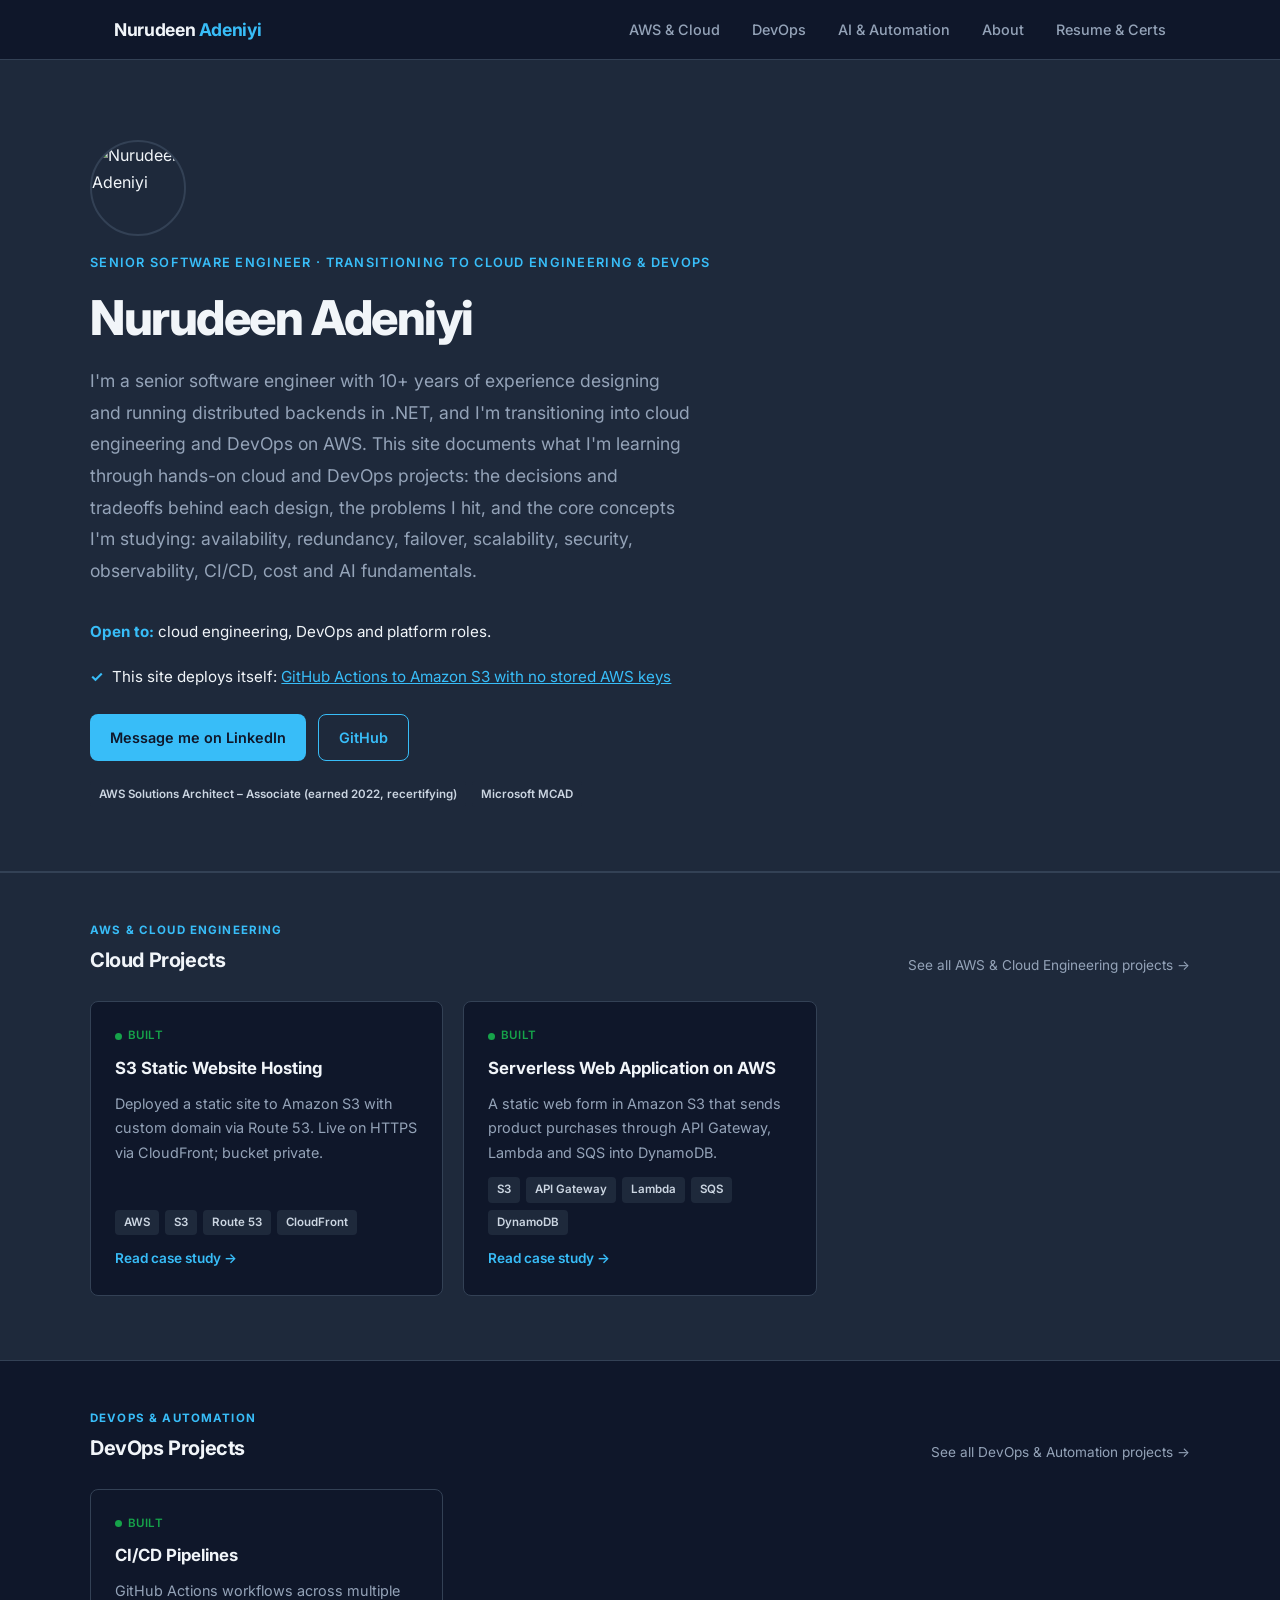
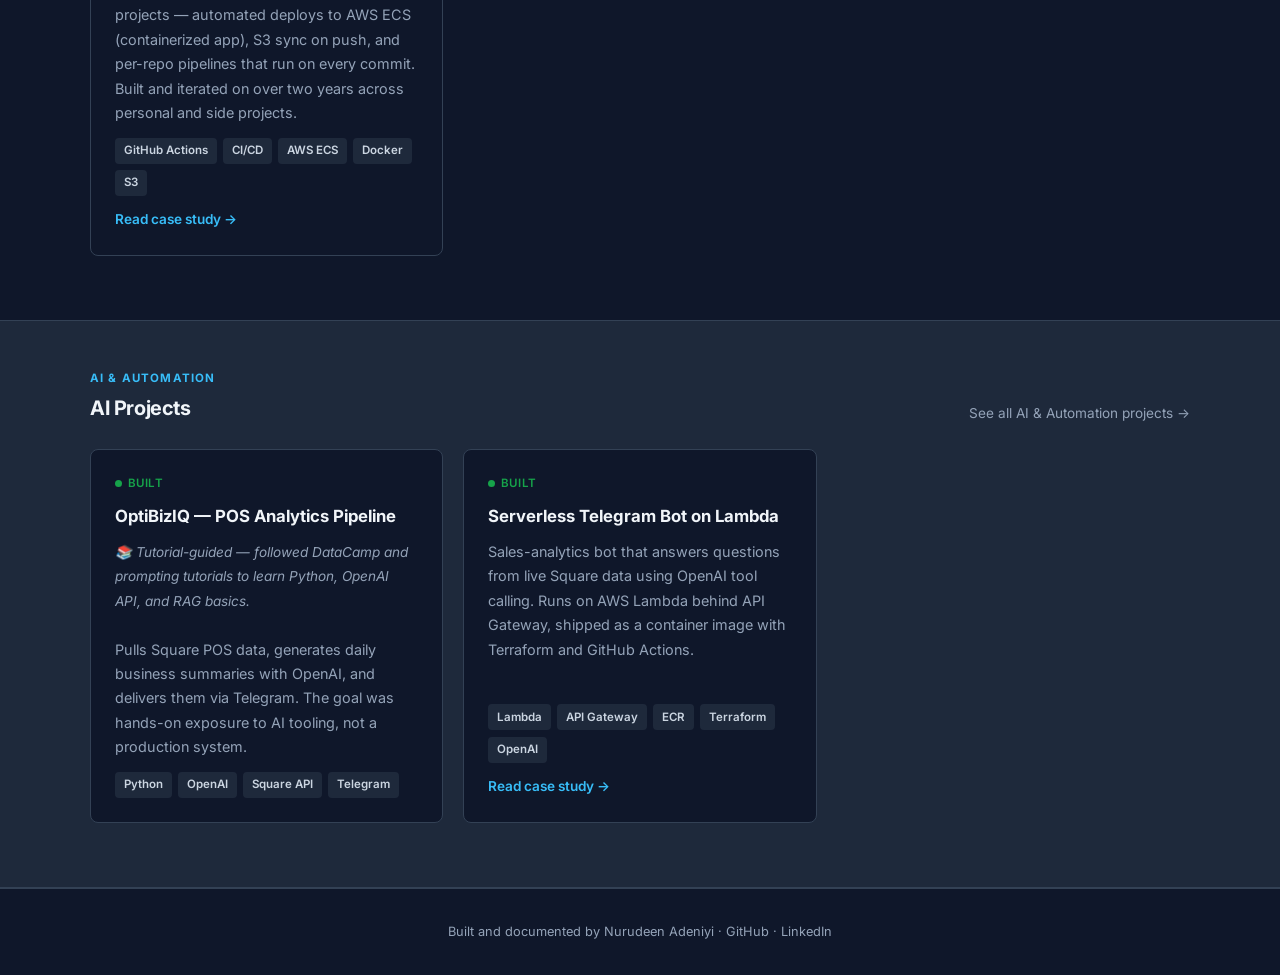
==== src/index.html @ 702be714 "feat(site): replace all-projects page with section pages Add a Home link to every page except the la" ====
<!DOCTYPE html>
<html lang="en">
<head>
  <meta charset="UTF-8" />
  <meta name="viewport" content="width=device-width, initial-scale=1.0" />
  <meta name="theme-color" content="#0f172a" />
  <link rel="icon" href="assets/favicon.svg" type="image/svg+xml" />
  <title>Nurudeen Adeniyi — Cloud Engineering Portfolio</title>
  <meta name="description" content="Cloud engineering portfolio documenting my transition from senior .NET software engineering into AWS and DevOps. Real projects, real decisions, real tradeoffs." />
  <meta property="og:type" content="website" />
  <meta property="og:site_name" content="Nurudeen Adeniyi" />
  <meta property="og:title" content="Nurudeen Adeniyi — Transitioning to Cloud Engineering &amp; DevOps" />
  <meta property="og:description" content="Senior software engineer with 10+ years in .NET, transitioning into cloud engineering and DevOps on AWS. Real projects, decisions and tradeoffs." />
  <meta name="twitter:card" content="summary" />
  <link rel="preconnect" href="https://fonts.googleapis.com" />
  <link rel="preconnect" href="https://fonts.gstatic.com" crossorigin />
  <link href="https://fonts.googleapis.com/css2?family=Inter:wght@400;500;600;700;800&display=swap" rel="stylesheet" />
  <link rel="stylesheet" href="assets/css/style.css" />
</head>
<body>

  <!-- ── Navigation ──────────────────────────────────────── -->
  <nav class="nav" aria-label="Main navigation">
    <div class="nav-inner">
      <a class="nav-logo" href="index.html">Nurudeen <span>Adeniyi</span></a>
      <button class="nav-toggle" id="nav-toggle" aria-expanded="false" aria-label="Toggle menu">
        <svg fill="none" viewBox="0 0 24 24" stroke="currentColor" stroke-width="2">
          <path stroke-linecap="round" stroke-linejoin="round" d="M4 6h16M4 12h16M4 18h16"/>
        </svg>
      </button>
      <ul class="nav-links" id="nav-links">
        <li><a href="aws-cloud.html">AWS &amp; Cloud</a></li>
        <li><a href="devops.html">DevOps</a></li>
        <li><a href="ai-automation.html">AI &amp; Automation</a></li>
        <li><a href="about.html">About</a></li>
        <li><a href="resume.html">Resume &amp; Certs</a></li>
      </ul>
    </div>
  </nav>

  <!-- ── Hero ────────────────────────────────────────────── -->
  <section class="hero">
    <div class="hero-inner">
      <img class="hero-avatar" src="assets/images/profile/nurudeen_avatar.png" alt="Nurudeen Adeniyi" width="96" height="96" />
      <p class="hero-label">Senior Software Engineer · Transitioning to Cloud Engineering &amp; DevOps</p>
      <h1>Nurudeen Adeniyi</h1>
      <p class="hero-bio">
        I'm a senior software engineer with 10+ years of experience designing and running
        distributed backends in .NET, and I'm transitioning into cloud engineering and DevOps
        on AWS. This site documents what I'm learning through hands-on cloud and DevOps projects:
        the decisions and tradeoffs behind each design, the problems I hit, and the core concepts
        I'm studying: availability, redundancy, failover, scalability, security, observability,
        CI/CD, cost and AI fundamentals.
      </p>
      <p class="hero-open"><strong>Open to:</strong> cloud engineering, DevOps and platform roles.</p>
      <ul class="hero-proof">
        <li>This site deploys itself: <a href="projects/s3-cicd-pipeline.html">GitHub Actions to Amazon S3 with no stored AWS keys</a></li>
      </ul>
      <div class="hero-actions">
        <a class="resume-cta" href="https://www.linkedin.com/in/nurudeen-adeniyi-06249b9" target="_blank" rel="noopener">Message me on LinkedIn</a>
        <a class="resume-cta resume-cta--ghost" href="https://github.com/nuru-adeniyi" target="_blank" rel="noopener">GitHub</a>
      </div>
      <div class="tag-row hero-creds">
        <span class="tag">AWS Solutions Architect – Associate (earned 2022, recertifying)</span>
        <span class="tag">Microsoft MCAD</span>
      </div>
    </div>
  </section>

  <!-- ── AWS & Cloud Engineering ─────────────────────── -->
  <section class="page page--alt">
    <div class="container">

      <div class="section-header">
        <div class="section-header-left">
          <span class="section-category-label">AWS &amp; Cloud Engineering</span>
          <h2>Cloud Projects</h2>
        </div>
        <a href="aws-cloud.html">See all AWS &amp; Cloud Engineering projects →</a>
      </div>

      <div class="card-grid">

        <!-- S3 Static Website -->
        <div class="card">
          <span class="card-status card-status--built">Built</span>
          <h3>S3 Static Website Hosting</h3>
          <p>
            Deployed a static site to Amazon S3 with custom domain via Route 53.
            Live on HTTPS via CloudFront; bucket private.
          </p>
          <div class="tag-row">
            <span class="tag">AWS</span>
            <span class="tag">S3</span>
            <span class="tag">Route 53</span>
            <span class="tag">CloudFront</span>
          </div>
          <a class="card-link" href="projects/s3-static-website.html">Read case study →</a>
        </div>

        <!-- Serverless Web Application -->
        <div class="card">
          <span class="card-status card-status--built">Built</span>
          <h3>Serverless Web Application on AWS</h3>
          <p>
            A static web form in Amazon S3 that sends product purchases through
            API Gateway, Lambda and SQS into DynamoDB.
          </p>
          <div class="tag-row">
            <span class="tag">S3</span>
            <span class="tag">API Gateway</span>
            <span class="tag">Lambda</span>
            <span class="tag">SQS</span>
            <span class="tag">DynamoDB</span>
          </div>
          <a class="card-link" href="projects/serverless-web-application.html">Read case study →</a>
        </div>

      </div><!-- /card-grid -->

    </div>
  </section>

  <!-- ── DevOps & Automation ────────────────── -->
  <section class="page">
    <div class="container">

      <div class="section-header">
        <div class="section-header-left">
          <span class="section-category-label">DevOps &amp; Automation</span>
          <h2>DevOps Projects</h2>
        </div>
        <a href="devops.html">See all DevOps &amp; Automation projects →</a>
      </div>

      <div class="card-grid">

        <div class="card">
          <span class="card-status card-status--built">Built</span>
          <h3>CI/CD Pipelines</h3>
          <p>
            GitHub Actions workflows across multiple projects — automated
            deploys to AWS ECS (containerized app), S3 sync on push,
            and per-repo pipelines that run on every commit. Built and iterated
            on over two years across personal and side projects.
          </p>
          <div class="tag-row">
            <span class="tag">GitHub Actions</span>
            <span class="tag">CI/CD</span>
            <span class="tag">AWS ECS</span>
            <span class="tag">Docker</span>
            <span class="tag">S3</span>
          </div>
          <a class="card-link" href="projects/s3-cicd-pipeline.html">Read case study →</a>
        </div>

      </div><!-- /card-grid -->

    </div>
  </section>

  <!-- ── AI & Automation ─────────────────────────────────── -->
  <section class="page page--alt">
    <div class="container">

      <div class="section-header">
        <div class="section-header-left">
          <span class="section-category-label">AI &amp; Automation</span>
          <h2>AI Projects</h2>
        </div>
        <a href="ai-automation.html">See all AI &amp; Automation projects →</a>
      </div>

      <div class="card-grid">

        <div class="card">
          <span class="card-status card-status--built">Built</span>
          <h3>OptiBizIQ — POS Analytics Pipeline</h3>
          <p>
            <span style="font-style:italic;color:var(--text-muted);font-size:0.85rem;">&#128218; Tutorial-guided — followed DataCamp and prompting tutorials to learn Python, OpenAI API, and RAG basics.</span><br><br>
            Pulls Square POS data, generates daily business summaries with OpenAI,
            and delivers them via Telegram. The goal was hands-on exposure to AI
            tooling, not a production system.
          </p>
          <div class="tag-row">
            <span class="tag">Python</span>
            <span class="tag">OpenAI</span>
            <span class="tag">Square API</span>
            <span class="tag">Telegram</span>
          </div>
        </div>

        <div class="card">
          <span class="card-status card-status--built">Built</span>
          <h3>Serverless Telegram Bot on Lambda</h3>
          <p>
            Sales-analytics bot that answers questions from live Square data
            using OpenAI tool calling. Runs on AWS Lambda behind API Gateway,
            shipped as a container image with Terraform and GitHub Actions.
          </p>
          <div class="tag-row">
            <span class="tag">Lambda</span>
            <span class="tag">API Gateway</span>
            <span class="tag">ECR</span>
            <span class="tag">Terraform</span>
            <span class="tag">OpenAI</span>
          </div>
          <a class="card-link" href="projects/serverless-telegram-bot.html">Read case study →</a>
        </div>

      </div><!-- /card-grid -->

    </div>
  </section>

  <!-- ── Footer ────────────────────────────────────────────── -->
  <footer>
    <p>
      Built and documented by Nurudeen Adeniyi ·
      <a href="https://github.com/nuru-adeniyi" target="_blank" rel="noopener">GitHub</a> ·
      <a href="https://www.linkedin.com/in/nurudeen-adeniyi-06249b9" target="_blank" rel="noopener">LinkedIn</a>
    </p>
  </footer>

  <script src="assets/js/main.js"></script>
</body>
</html>
---- src/assets/css/style.css ----
/* =========================================================
   appcomplish.click — Portfolio stylesheet
   ========================================================= */

/* ── Tokens ──────────────────────────────────────────────── */
/* Always dark: the site ignores the device's light/dark setting on purpose. */
:root {
  color-scheme: dark;

  --bg:          #0f172a;
  --bg-subtle:   #1e293b;
  --border:      #334155;
  --text:        #f1f5f9;
  --text-muted:  #94a3b8;
  --accent:      #38bdf8;      /* AWS-adjacent blue */
  --accent-light:#0c4a6e;
  --tag-bg:      #1e293b;
  --tag-text:    #cbd5e1;
  --green:       #16a34a;
  --orange:      #ea580c;
  --danger:      #f87171;
  --danger-bg:   rgba(248, 113, 113, 0.10);
  --danger-text: #fca5a5;
  --success:      #4ade80;
  --success-bg:   rgba(74, 222, 128, 0.10);
  --success-text: #86efac;

  --sans: 'Inter', system-ui, -apple-system, sans-serif;
  --mono: 'JetBrains Mono', 'Fira Code', monospace;

  --radius: 8px;
  --max-content: 720px;
  --max-wide:    1100px;

  --nav-h: 60px;
}

/* ── Reset ───────────────────────────────────────────────── */
*, *::before, *::after { box-sizing: border-box; margin: 0; padding: 0; }
html { scroll-behavior: smooth; }
#start { scroll-margin-top: 5rem; }
body {
  font-family: var(--sans);
  background: var(--bg);
  color: var(--text);
  line-height: 1.7;
  font-size: 1rem;
}
img { max-width: 100%; display: block; }
a { color: var(--accent); text-decoration: none; }
a:hover { text-decoration: underline; }

/* ── Navigation ──────────────────────────────────────────── */
.nav {
  position: sticky;
  top: 0;
  z-index: 100;
  height: var(--nav-h);
  background: var(--bg);
  border-bottom: 1px solid var(--border);
  display: flex;
  align-items: center;
}
.nav-inner {
  max-width: var(--max-wide);
  width: 100%;
  margin: 0 auto;
  padding: 0 1.5rem;
  display: flex;
  align-items: center;
  justify-content: space-between;
}
.nav-logo {
  font-weight: 700;
  font-size: 1.1rem;
  color: var(--text);
  letter-spacing: -0.02em;
}
.nav-logo span { color: var(--accent); }
.nav-links {
  display: flex;
  gap: 2rem;
  list-style: none;
}
.nav-links a {
  color: var(--text-muted);
  font-size: 0.9rem;
  font-weight: 500;
  transition: color 0.15s;
}
.nav-links a:hover,
.nav-links a.active { color: var(--accent); text-decoration: none; }

/* hamburger */
.nav-toggle {
  display: none;
  background: none;
  border: none;
  cursor: pointer;
  padding: 0.25rem;
  color: var(--text);
}
.nav-toggle svg { width: 24px; height: 24px; }

@media (max-width: 640px) {
  .nav-toggle { display: block; }
  .nav-links {
    display: none;
    position: absolute;
    top: var(--nav-h);
    left: 0; right: 0;
    background: var(--bg);
    border-bottom: 1px solid var(--border);
    flex-direction: column;
    gap: 0;
    padding: 0.5rem 0;
  }
  .nav-links.open { display: flex; }
  .nav-links a { display: block; padding: 0.75rem 1.5rem; }
}

/* ── Page wrapper ────────────────────────────────────────── */
.page { padding: 3rem 1.5rem 4rem; }
.page--alt {
  background: var(--bg-subtle);
  border-top: 1px solid var(--border);
  border-bottom: 1px solid var(--border);
}
.container {
  max-width: var(--max-wide);
  margin: 0 auto;
}
.container--narrow {
  max-width: var(--max-content);
  margin: 0 auto;
}

/* ── Hero (home) ─────────────────────────────────────────── */
.hero {
  padding: 5rem 1.5rem 4rem;
  background: var(--bg-subtle);
  border-bottom: 1px solid var(--border);
}
.hero-inner {
  max-width: var(--max-wide);
  margin: 0 auto;
}
.hero-label {
  font-size: 0.8rem;
  font-weight: 600;
  letter-spacing: 0.1em;
  text-transform: uppercase;
  color: var(--accent);
  margin-bottom: 1rem;
}
.hero h1 {
  font-size: clamp(2rem, 5vw, 3rem);
  font-weight: 800;
  letter-spacing: -0.03em;
  line-height: 1.15;
  margin-bottom: 1.25rem;
}
.hero-bio {
  font-size: 1.1rem;
  color: var(--text-muted);
  max-width: 600px;
  margin-bottom: 2rem;
  line-height: 1.8;
}
/* ── Section headings ────────────────────────────────────── */
.section-header {
  display: flex;
  align-items: flex-end;
  justify-content: space-between;
  flex-wrap: wrap;
  margin-bottom: 1.5rem;
  gap: 1rem;
}
.section-header-left {
  display: flex;
  flex-direction: column;
  gap: 0.15rem;
}
.section-category-label {
  font-size: 0.72rem;
  font-weight: 700;
  letter-spacing: 0.1em;
  text-transform: uppercase;
  color: var(--accent);
}
.section-header h2 {
  font-size: 1.25rem;
  font-weight: 700;
  letter-spacing: -0.02em;
}
.section-header > a {
  font-size: 0.85rem;
  color: var(--text-muted);
  white-space: nowrap;
  flex-shrink: 0;
}
.section-header > a:hover { color: var(--accent); }

/* ── Project cards ───────────────────────────────────────── */
.card-grid {
  display: grid;
  grid-template-columns: repeat(3, 1fr);
  gap: 1.25rem;
}
@media (max-width: 900px) {
  .card-grid { grid-template-columns: repeat(2, 1fr); }
}
@media (max-width: 600px) {
  .card-grid { grid-template-columns: 1fr; }
}
.card-grid--list { grid-template-columns: 1fr; }
.card {
  border: 1px solid var(--border);
  border-radius: var(--radius);
  background: var(--bg);
  padding: 1.5rem;
  display: flex;
  flex-direction: column;
  gap: 0.75rem;
  transition: box-shadow 0.15s, border-color 0.15s;
}
.card:hover {
  box-shadow: 0 4px 16px rgba(0,0,0,0.08);
  border-color: var(--accent);
}
.card-status {
  display: inline-flex;
  align-items: center;
  gap: 0.35rem;
  font-size: 0.72rem;
  font-weight: 600;
  letter-spacing: 0.05em;
  text-transform: uppercase;
}
.card-status--done   { color: var(--green); }
.card-status--wip    { color: var(--orange); }
.card-status--planned{ color: var(--text-muted); }
.card-status--built  { color: var(--green); }
.card-status::before {
  content: '';
  width: 7px; height: 7px;
  border-radius: 50%;
  background: currentColor;
}
.card h3 {
  font-size: 1.05rem;
  font-weight: 700;
  line-height: 1.3;
}
.card p {
  font-size: 0.9rem;
  color: var(--text-muted);
  flex: 1;
}
.tag-row {
  display: flex;
  flex-wrap: wrap;
  gap: 0.4rem;
}
.tag {
  background: var(--tag-bg);
  color: var(--tag-text);
  font-size: 0.72rem;
  font-weight: 600;
  padding: 0.2rem 0.55rem;
  border-radius: 4px;
}
.card-link {
  font-size: 0.85rem;
  font-weight: 600;
  color: var(--accent);
}
.card-link:hover { text-decoration: underline; }

/* ── Article (project detail) ────────────────────────────── */
.article-header {
  padding: 4rem 1.5rem 2.5rem;
  background: var(--bg-subtle);
  border-bottom: 1px solid var(--border);
}
.article-header .container--narrow { display: flex; flex-direction: column; gap: 0.75rem; }
.back-link {
  font-size: 0.85rem;
  color: var(--text-muted);
  display: inline-flex;
  align-items: center;
  gap: 0.35rem;
}
.back-link:hover { color: var(--accent); text-decoration: none; }
.page .back-link { margin-bottom: 1.5rem; }
.article-header h1 {
  font-size: clamp(1.6rem, 4vw, 2.4rem);
  font-weight: 800;
  letter-spacing: -0.03em;
  line-height: 1.2;
}
.article-meta {
  display: flex;
  flex-wrap: wrap;
  gap: 1rem;
  align-items: center;
  font-size: 0.85rem;
  color: var(--text-muted);
}
.article-body {
  padding: 3rem 1.5rem;
}
.article-body h2 {
  font-size: 1.3rem;
  font-weight: 700;
  letter-spacing: -0.02em;
  margin: 2.5rem 0 0.75rem;
  padding-top: 2.5rem;
  border-top: 1px solid var(--border);
}
.article-body h2:first-child { margin-top: 0; border-top: none; padding-top: 0; }
.article-body p { margin-bottom: 1rem; color: var(--text); }
.article-body ul, .article-body ol {
  padding-left: 1.5rem;
  margin-bottom: 1rem;
}
.article-body li { margin-bottom: 0.4rem; }
.article-body code {
  font-family: var(--mono);
  font-size: 0.85em;
  background: var(--tag-bg);
  padding: 0.1em 0.4em;
  border-radius: 4px;
}
.article-body blockquote {
  border-left: 3px solid var(--accent);
  padding: 0.75rem 1.25rem;
  background: var(--accent-light);
  border-radius: 0 var(--radius) var(--radius) 0;
  margin: 1.5rem 0;
  font-style: italic;
  color: var(--text-muted);
}

/* ── Architecture diagram ────────────────────────────────── */
.diagram-box {
  border: 2px dashed var(--border);
  border-radius: var(--radius);
  background: var(--bg-subtle);
  padding: 2rem;
  text-align: center;
  margin: 1.5rem 0;
}
.diagram-box { position: relative; }
.diagram-box img {
  height: auto;
  cursor: zoom-in;
  border-radius: var(--radius);
  margin: 0 auto;
}
.diagram-placeholder {
  color: var(--text-muted);
  font-size: 0.9rem;
  padding: 3rem 1rem;
}
.diagram-placeholder span {
  display: block;
  font-size: 2.5rem;
  margin-bottom: 0.5rem;
}
/* Reserved space for an architecture image that is not drawn yet */
.diagram-slot {
  display: flex;
  align-items: center;
  justify-content: center;
  min-height: 220px;
  padding: 1rem;
  border: 2px dashed var(--border);
  border-radius: var(--radius);
  color: var(--text-muted);
  font-size: 0.9rem;
  text-align: center;
}
.diagram-caption {
  font-size: 0.8rem;
  color: var(--text-muted);
  margin-top: 0.5rem;
  font-style: italic;
}

/* ── Callout boxes ───────────────────────────────────────── */
.callout {
  border-left: 3px solid var(--accent);
  background: var(--accent-light);
  border-radius: 0 var(--radius) var(--radius) 0;
  padding: 1rem 1.25rem;
  margin: 1.5rem 0;
}
.callout-label {
  font-size: 0.72rem;
  font-weight: 700;
  text-transform: uppercase;
  letter-spacing: 0.08em;
  color: var(--accent);
  margin-bottom: 0.35rem;
}
/* Problem / error callout: red tone for struggles */
.callout--problem { border-left-color: var(--danger); background: var(--danger-bg); }
.callout--problem .callout-label { color: var(--danger-text); }
/* Fix callout: green tone for the solution */
.callout--fix { border-left-color: var(--success); background: var(--success-bg); }
.callout--fix .callout-label { color: var(--success-text); }
.callout--fix ol { margin-bottom: 0; }

/* ── Cost comparison table ───────────────────────────────── */
.table-wrap {
  overflow-x: auto;
  margin: 1.25rem 0;
}
.cost-table {
  width: 100%;
  border-collapse: collapse;
  font-size: 0.9rem;
}
.cost-table th,
.cost-table td {
  text-align: left;
  vertical-align: top;
  padding: 0.65rem 0.8rem;
  border-bottom: 1px solid var(--border);
}
.cost-table th {
  font-size: 0.72rem;
  font-weight: 700;
  text-transform: uppercase;
  letter-spacing: 0.06em;
  color: var(--text-muted);
  background: var(--bg-subtle);
}
.cost-table td:first-child { font-weight: 600; }


.cost-section {
  border: 1px solid var(--border);
  border-left: 4px solid var(--accent);
  background: var(--bg-subtle);
  border-radius: 0 var(--radius) var(--radius) 0;
  padding: 1.5rem 1.5rem 1rem;
  margin: 2.5rem 0;
}
.cost-section h2 { margin-top: 0; }
.cost-section .cost-table th { background: var(--bg); }
.cost-headline {
  display: flex;
  align-items: baseline;
  flex-wrap: wrap;
  gap: 0.75rem;
  margin: 0.25rem 0 1rem;
}
.cost-figure {
  font-size: 2.25rem;
  font-weight: 800;
  line-height: 1;
  color: var(--accent);
}
.cost-caption { font-size: 0.9rem; color: var(--text-muted); }
.cost-table tr.is-best td { background: var(--accent-light); }

/* ── At a glance + status pills ──────────────────────────── */
.glance {
  display: grid;
  grid-template-columns: repeat(auto-fit, minmax(160px, 1fr));
  gap: 0.75rem;
  margin: 1.5rem 0;
}
.glance > div {
  background: var(--bg-subtle);
  border: 1px solid var(--border);
  border-radius: var(--radius);
  padding: 0.7rem 0.9rem;
  font-size: 0.9rem;
}
.glance dt {
  font-size: 0.68rem;
  font-weight: 700;
  text-transform: uppercase;
  letter-spacing: 0.08em;
  color: var(--text-muted);
  margin-bottom: 0.2rem;
}
.glance dd { margin: 0; font-weight: 600; }
.pill {
  display: inline-block;
  padding: 0.1rem 0.55rem;
  border-radius: 999px;
  font-size: 0.75rem;
  font-weight: 600;
  white-space: nowrap;
  background: var(--tag-bg);
  color: var(--tag-text);
}
.pill--decided { background: #15803d; color: #fff; }
.pill--planned { background: var(--accent-light); color: #7dd3fc; }
.pill--na { background: var(--tag-bg); color: var(--text-muted); }

/* ── About page ──────────────────────────────────────────── */
.about-grid {
  display: grid;
  grid-template-columns: 1fr 2fr;
  gap: 3rem;
  align-items: start;
}
@media (max-width: 640px) {
  .about-grid { grid-template-columns: 1fr; }
}
.about-avatar {
  width: 100%;
  max-width: 200px;
  border-radius: var(--radius);
  background: var(--tag-bg);
  aspect-ratio: 1;
  display: flex;
  align-items: center;
  justify-content: center;
  font-size: 0.8rem;
  color: var(--text-muted);
  border: 2px dashed var(--border);
}
.about-avatar--photo {
  border: none;
  background: none;
  overflow: hidden;
}
.about-avatar img {
  display: block;
  width: 100%;
  height: 100%;
  object-fit: cover;
  object-position: center top;
}
.about-body h2 {
  font-size: 1.2rem;
  font-weight: 700;
  margin: 2rem 0 0.5rem;
}
.about-body h2:first-child { margin-top: 0; }
.about-body p { margin-bottom: 1rem; color: var(--text-muted); }
.skill-list {
  display: flex;
  flex-wrap: wrap;
  gap: 0.5rem;
  margin-bottom: 1rem;
}

/* ── Resume / Certs page ─────────────────────────────────── */
.cert-grid {
  display: grid;
  grid-template-columns: repeat(auto-fill, minmax(220px, 1fr));
  gap: 1rem;
  margin-bottom: 2rem;
}
.cert-card {
  border: 1px solid var(--border);
  border-radius: var(--radius);
  padding: 1.25rem;
  text-align: center;
  background: var(--bg-subtle);
}
.cert-card img { height: 80px; margin: 0 auto 0.75rem; }
.cert-card .cert-placeholder {
  height: 80px;
  width: 80px;
  margin: 0 auto 0.75rem;
  background: var(--tag-bg);
  border: 2px dashed var(--border);
  border-radius: 6px;
  display: flex;
  align-items: center;
  justify-content: center;
  font-size: 0.65rem;
  color: var(--text-muted);
}
.cert-card h3 { font-size: 0.9rem; font-weight: 600; margin-bottom: 0.25rem; }
.cert-card p  { font-size: 0.8rem; color: var(--text-muted); }
.cert-card h3 a { color: inherit; text-decoration: underline; text-decoration-color: var(--border); }
.cert-card h3 a:hover, .cert-card h3 a:focus-visible { color: var(--accent); text-decoration-color: var(--accent); }
.resume-cta {
  display: inline-flex;
  align-items: center;
  gap: 0.5rem;
  background: var(--accent);
  color: var(--bg);
  font-weight: 600;
  font-size: 0.9rem;
  padding: 0.65rem 1.25rem;
  border-radius: var(--radius);
  transition: opacity 0.15s;
}
.resume-cta:hover { opacity: 0.85; text-decoration: none; }

/* ── Footer ──────────────────────────────────────────────── */
footer {
  border-top: 1px solid var(--border);
  padding: 2rem 1.5rem;
  text-align: center;
  font-size: 0.8rem;
  color: var(--text-muted);
}
footer a { color: var(--text-muted); }
footer a:hover { color: var(--accent); }

/* ── Utility ─────────────────────────────────────────────── */
.mt-4 { margin-top: 2rem; }
.mt-6 { margin-top: 3rem; }
.divider { border: none; border-top: 1px solid var(--border); margin: 3rem 0; }
.text-muted { color: var(--text-muted); }

/* ── Landing hero: photo, proof points, actions ─────────── */
.hero-avatar {
  display: block;
  width: 96px;
  height: 96px;
  border-radius: 50%;
  object-fit: cover;
  object-position: center top;
  border: 2px solid var(--border);
  margin-bottom: 1rem;
}
.hero-open {
  margin-top: 1rem;
  max-width: 640px;
  font-size: 0.95rem;
  color: var(--text);
}
.hero-open strong { color: var(--accent); }
.hero-proof {
  list-style: none;
  margin: 1.25rem 0 0;
  padding: 0;
  display: grid;
  gap: 0.5rem;
  max-width: 640px;
}
.hero-proof li {
  position: relative;
  padding-left: 1.4rem;
  font-size: 0.95rem;
  color: var(--text);
}
.hero-proof li::before {
  content: "✓";
  position: absolute;
  left: 0;
  color: var(--accent);
  font-weight: 700;
}
.hero-proof a { color: var(--accent); text-decoration: underline; }
.hero-actions {
  display: flex;
  flex-wrap: wrap;
  gap: 0.75rem;
  margin-top: 1.5rem;
}
.resume-cta--ghost {
  background: transparent;
  color: var(--accent);
  border: 1px solid var(--accent);
}
.hero-creds { margin-top: 1.25rem; }
.hero-creds .tag { white-space: normal; }

/* Collapsible list of AWS services on case studies */
.services { margin: 1rem 0; }
.services summary { cursor: pointer; font-weight: 600; color: var(--accent); }
.services[open] summary { margin-bottom: .75rem; }

/* Full-screen view of a diagram (opened from the expand button or a double-click) */
.zoom-btn {
  position: absolute; top: .75rem; right: .75rem;
  display: flex; align-items: center; justify-content: center;
  width: 2.25rem; height: 2.25rem;
  background: var(--bg); color: var(--text);
  border: 1px solid var(--border); border-radius: var(--radius);
  cursor: pointer;
}
.zoom-btn:hover, .zoom-btn:focus-visible { color: var(--accent); border-color: var(--accent); }
.lightbox {
  width: 100vw; height: 100vh; max-width: none; max-height: none;
  margin: 0; padding: 0; border: 0;
  background: var(--bg); cursor: zoom-out;
}
.lightbox img { width: 100%; height: 100%; object-fit: contain; border-radius: 0; margin: 0; cursor: zoom-out; }
.lightbox-hint {
  position: fixed; bottom: .75rem; left: 50%; transform: translateX(-50%);
  font-size: .8rem; color: var(--text-muted);
}
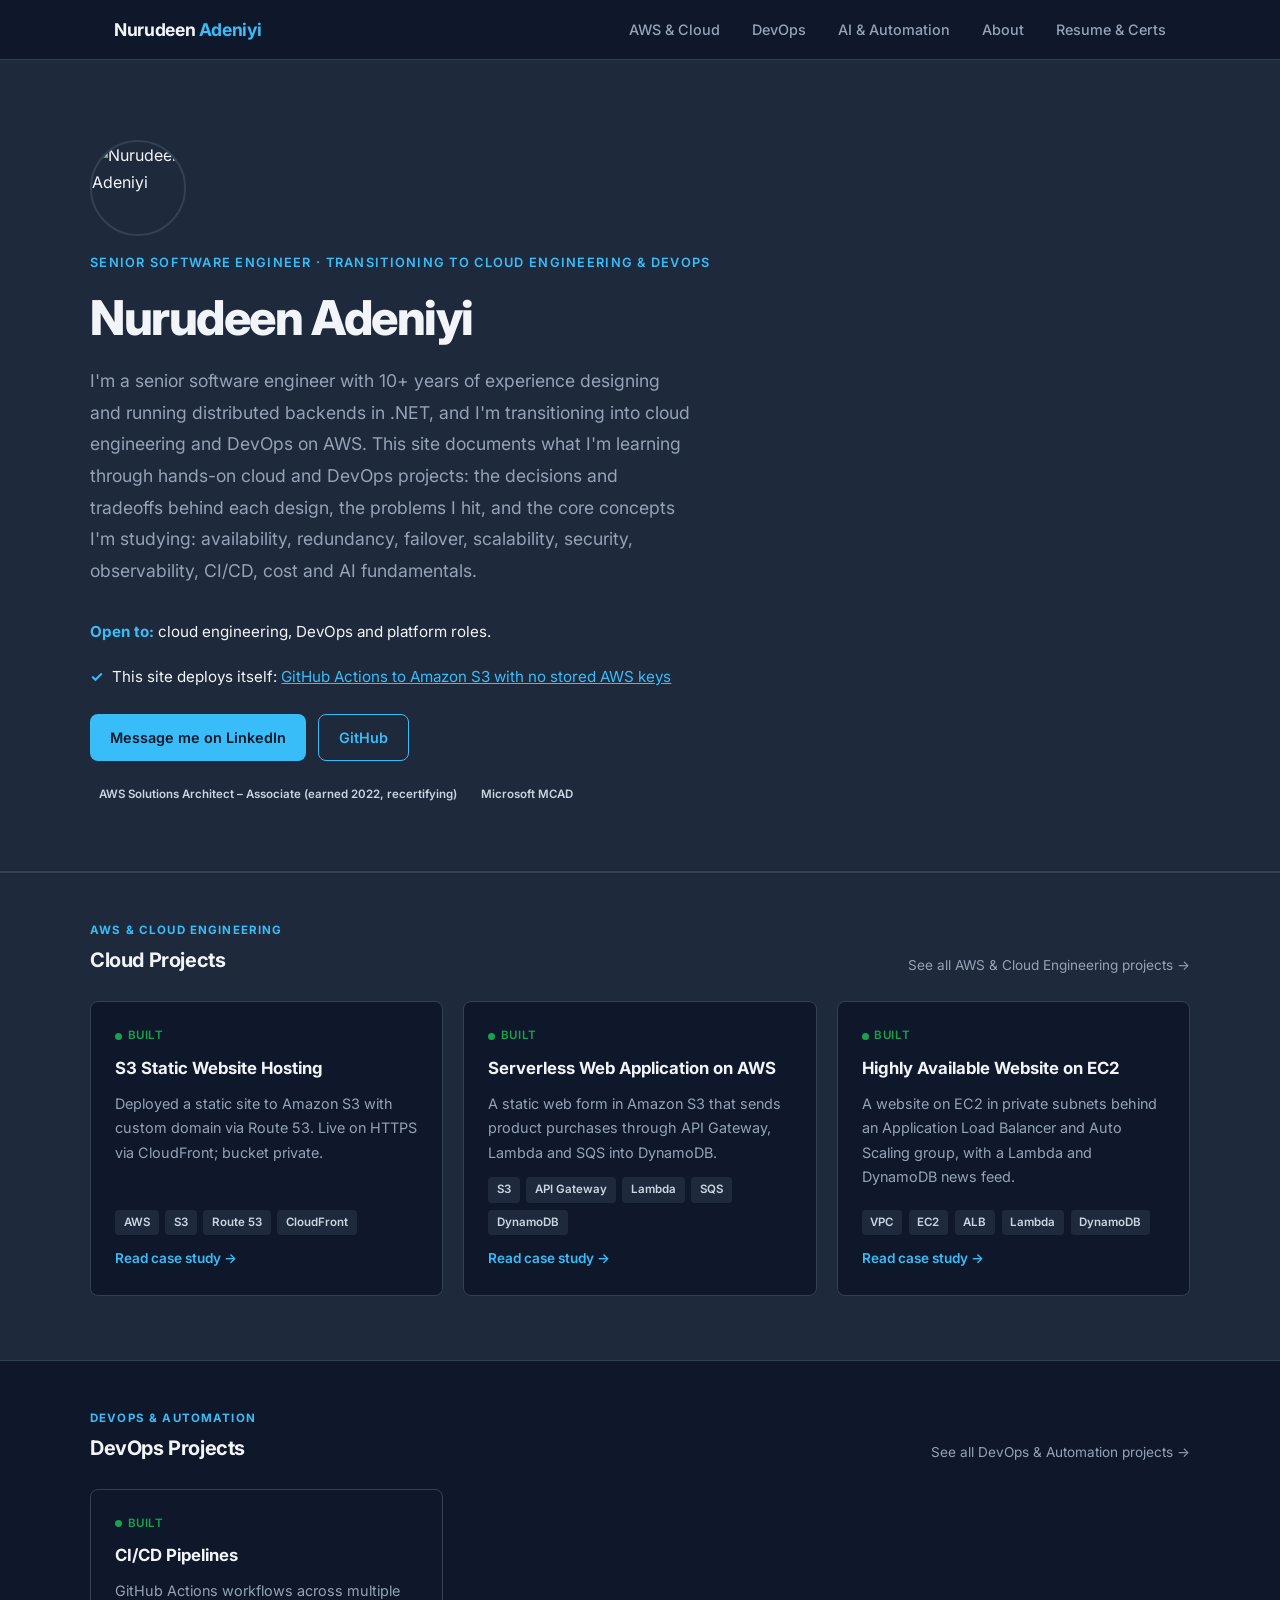
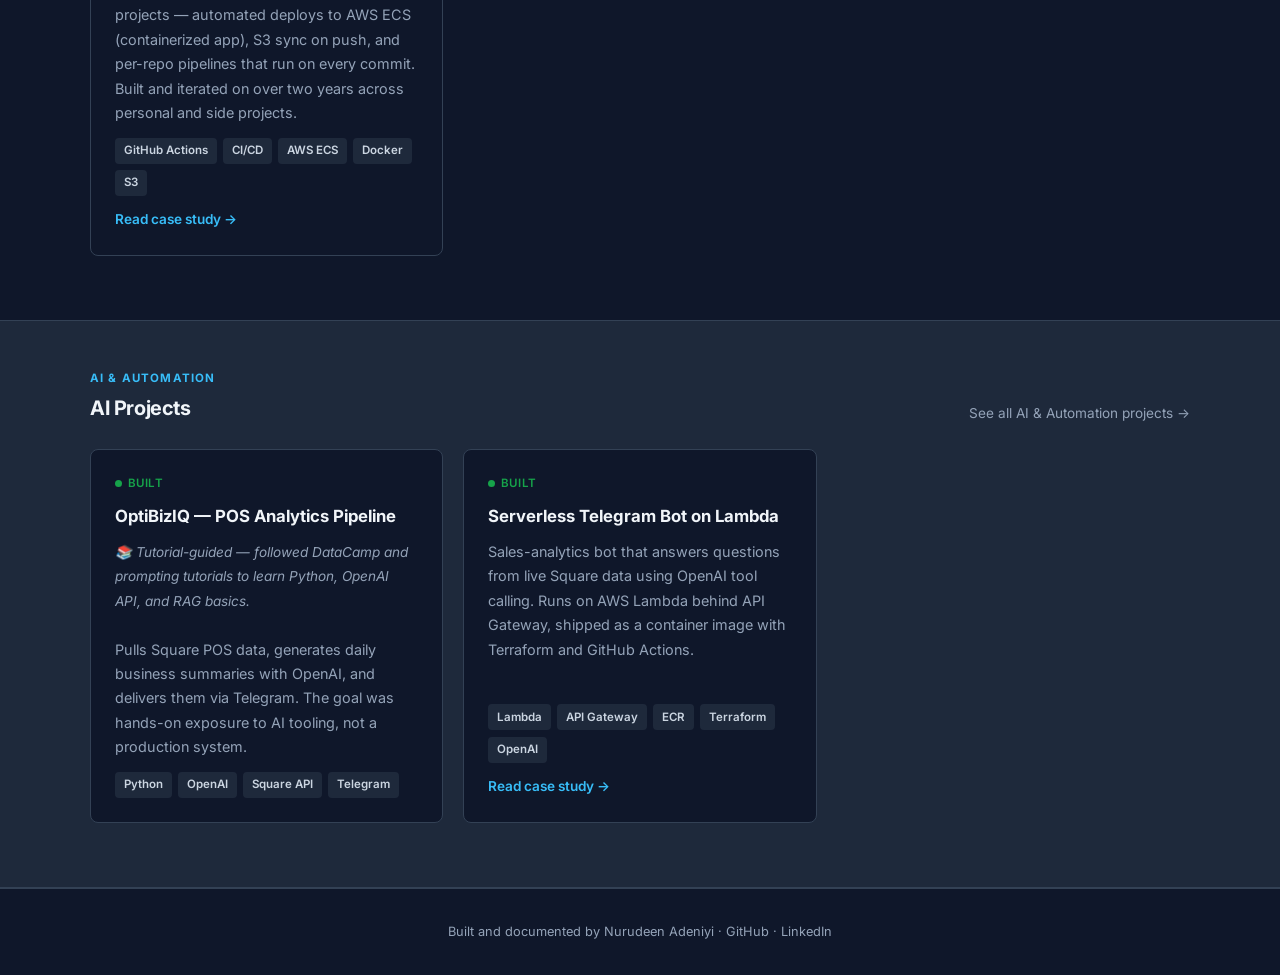
==== commit 0fe90e69: "feat(projects): add ec2 highly available website case study Co-Authored-By: Claude Sonnet 5.5 <norep" ====
--- a/src/index.html
+++ b/src/index.html
@@ -116,6 +116,24 @@
           <a class="card-link" href="projects/serverless-web-application.html">Read case study →</a>
         </div>
 
+        <!-- Highly Available Website on EC2 -->
+        <div class="card">
+          <span class="card-status card-status--built">Built</span>
+          <h3>Highly Available Website on EC2</h3>
+          <p>
+            A website on EC2 in private subnets behind an Application Load Balancer and
+            Auto Scaling group, with a Lambda and DynamoDB news feed.
+          </p>
+          <div class="tag-row">
+            <span class="tag">VPC</span>
+            <span class="tag">EC2</span>
+            <span class="tag">ALB</span>
+            <span class="tag">Lambda</span>
+            <span class="tag">DynamoDB</span>
+          </div>
+          <a class="card-link" href="projects/ec2-highly-available-website.html">Read case study →</a>
+        </div>
+
       </div><!-- /card-grid -->
 
     </div>
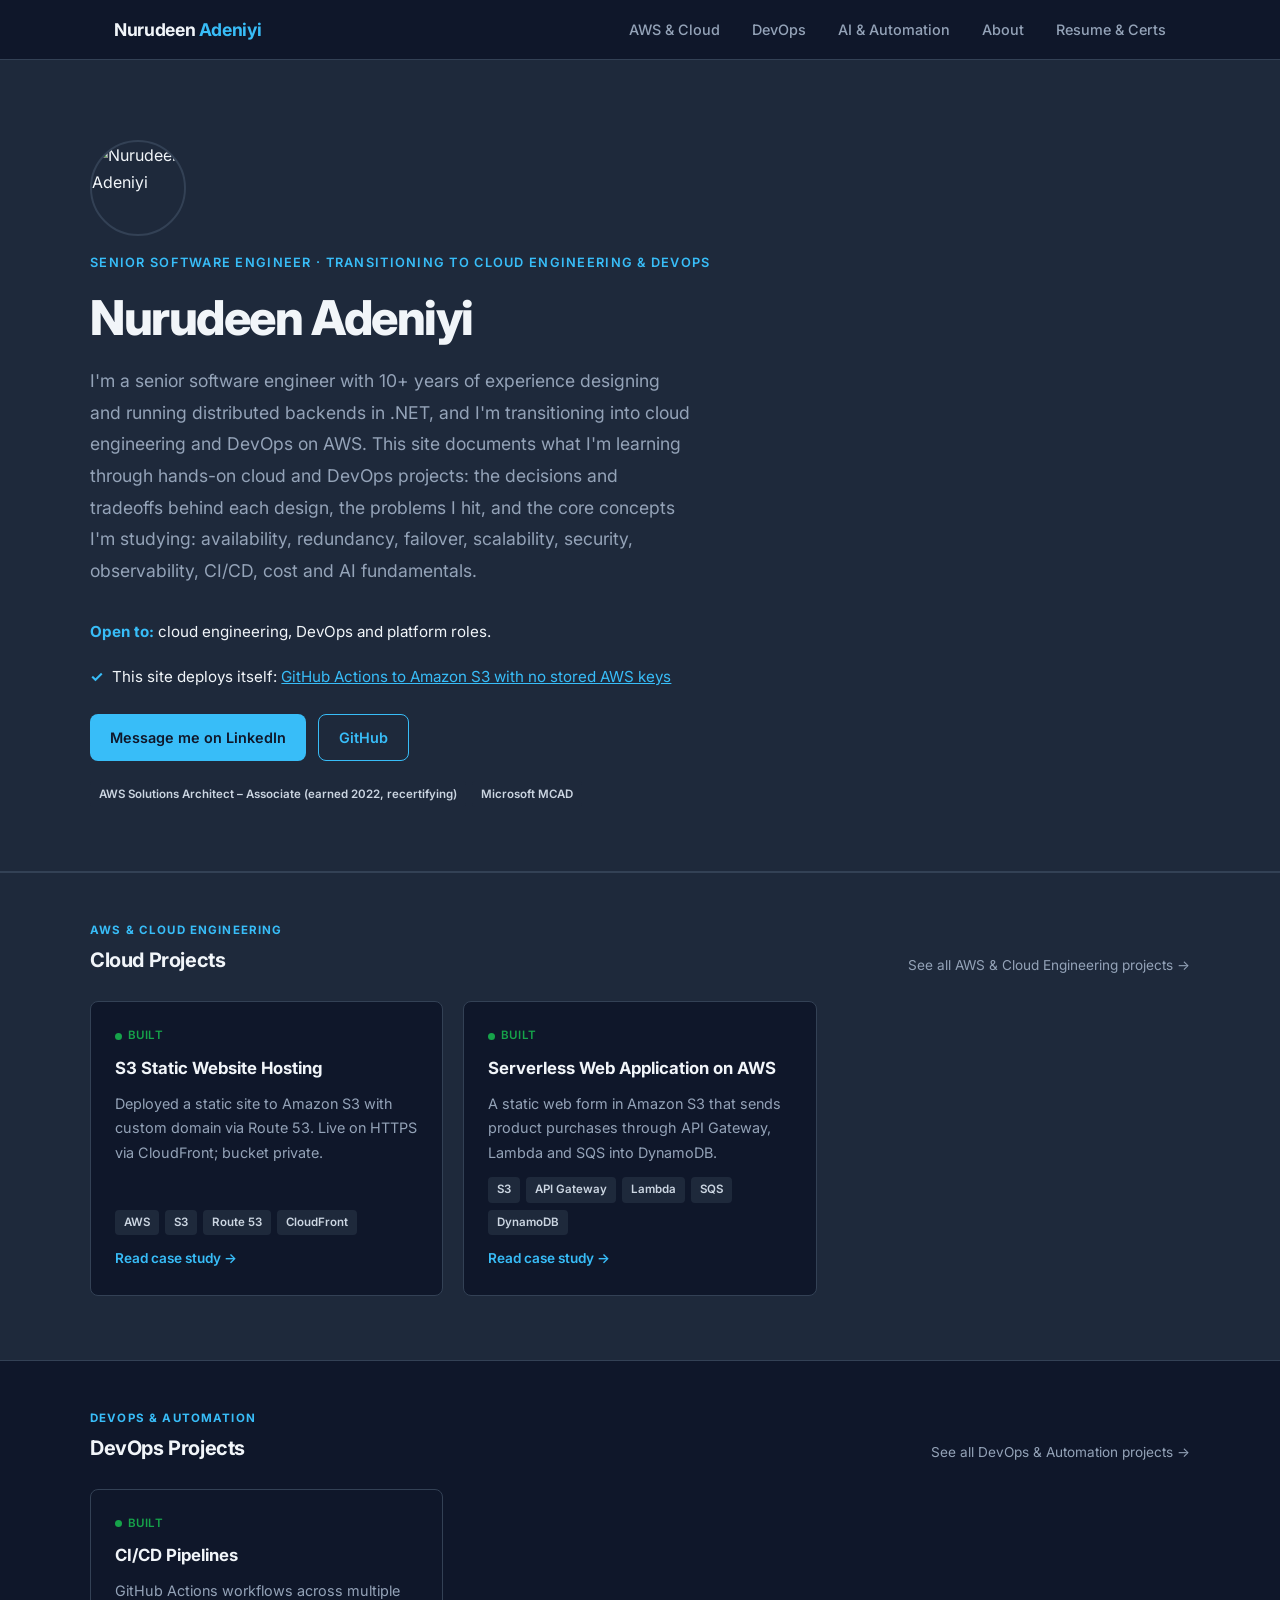
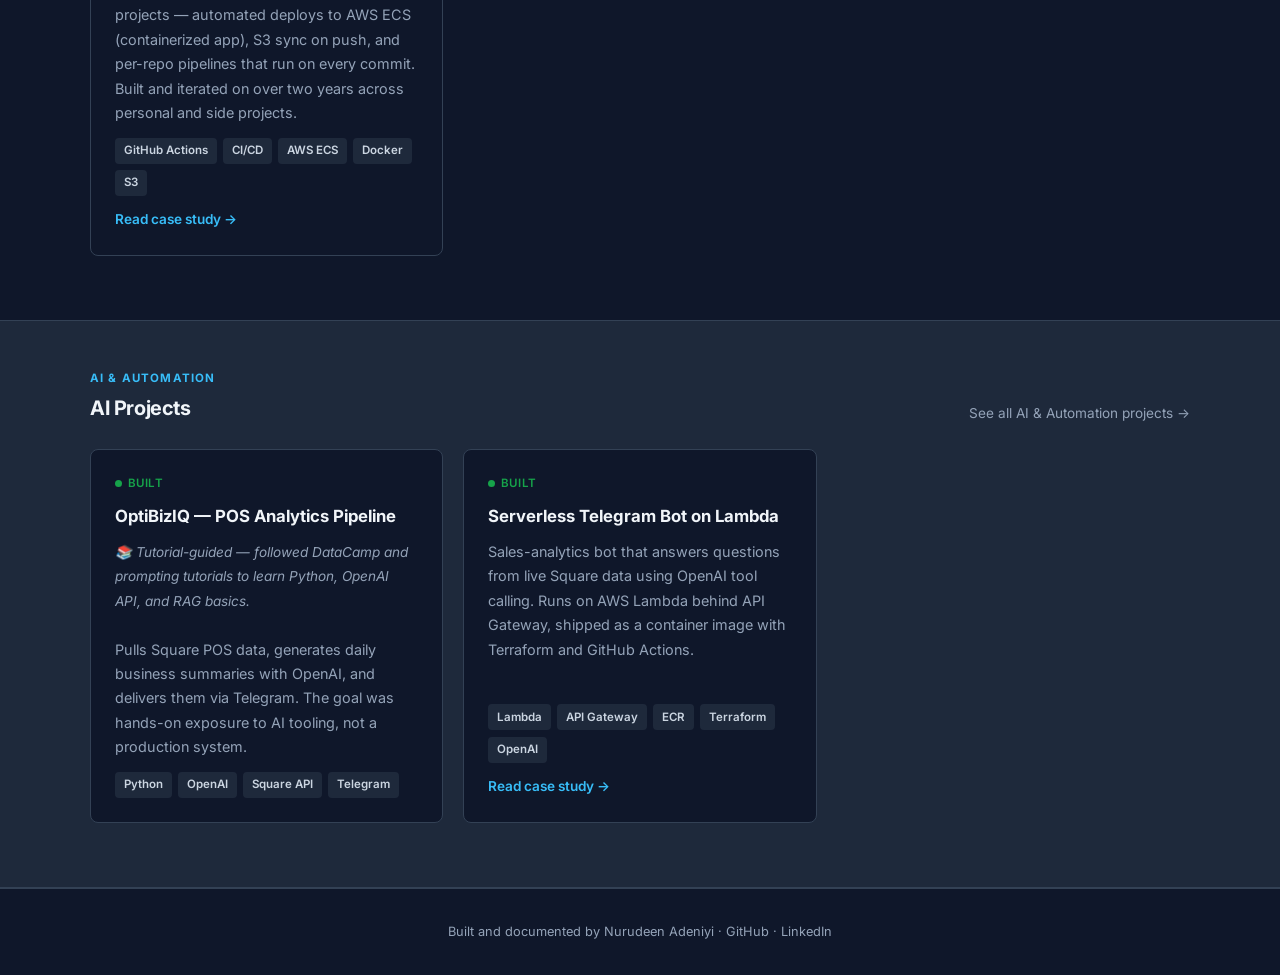
==== commit c198c7c5: "feat(projects): add serverless web application case study, section pages and /diagram method (#41) *" ====
--- a/src/index.html
+++ b/src/index.html
@@ -116,24 +116,6 @@
           <a class="card-link" href="projects/serverless-web-application.html">Read case study →</a>
         </div>
 
-        <!-- Highly Available Website on EC2 -->
-        <div class="card">
-          <span class="card-status card-status--built">Built</span>
-          <h3>Highly Available Website on EC2</h3>
-          <p>
-            A website on EC2 in private subnets behind an Application Load Balancer and
-            Auto Scaling group, with a Lambda and DynamoDB news feed.
-          </p>
-          <div class="tag-row">
-            <span class="tag">VPC</span>
-            <span class="tag">EC2</span>
-            <span class="tag">ALB</span>
-            <span class="tag">Lambda</span>
-            <span class="tag">DynamoDB</span>
-          </div>
-          <a class="card-link" href="projects/ec2-highly-available-website.html">Read case study →</a>
-        </div>
-
       </div><!-- /card-grid -->
 
     </div>
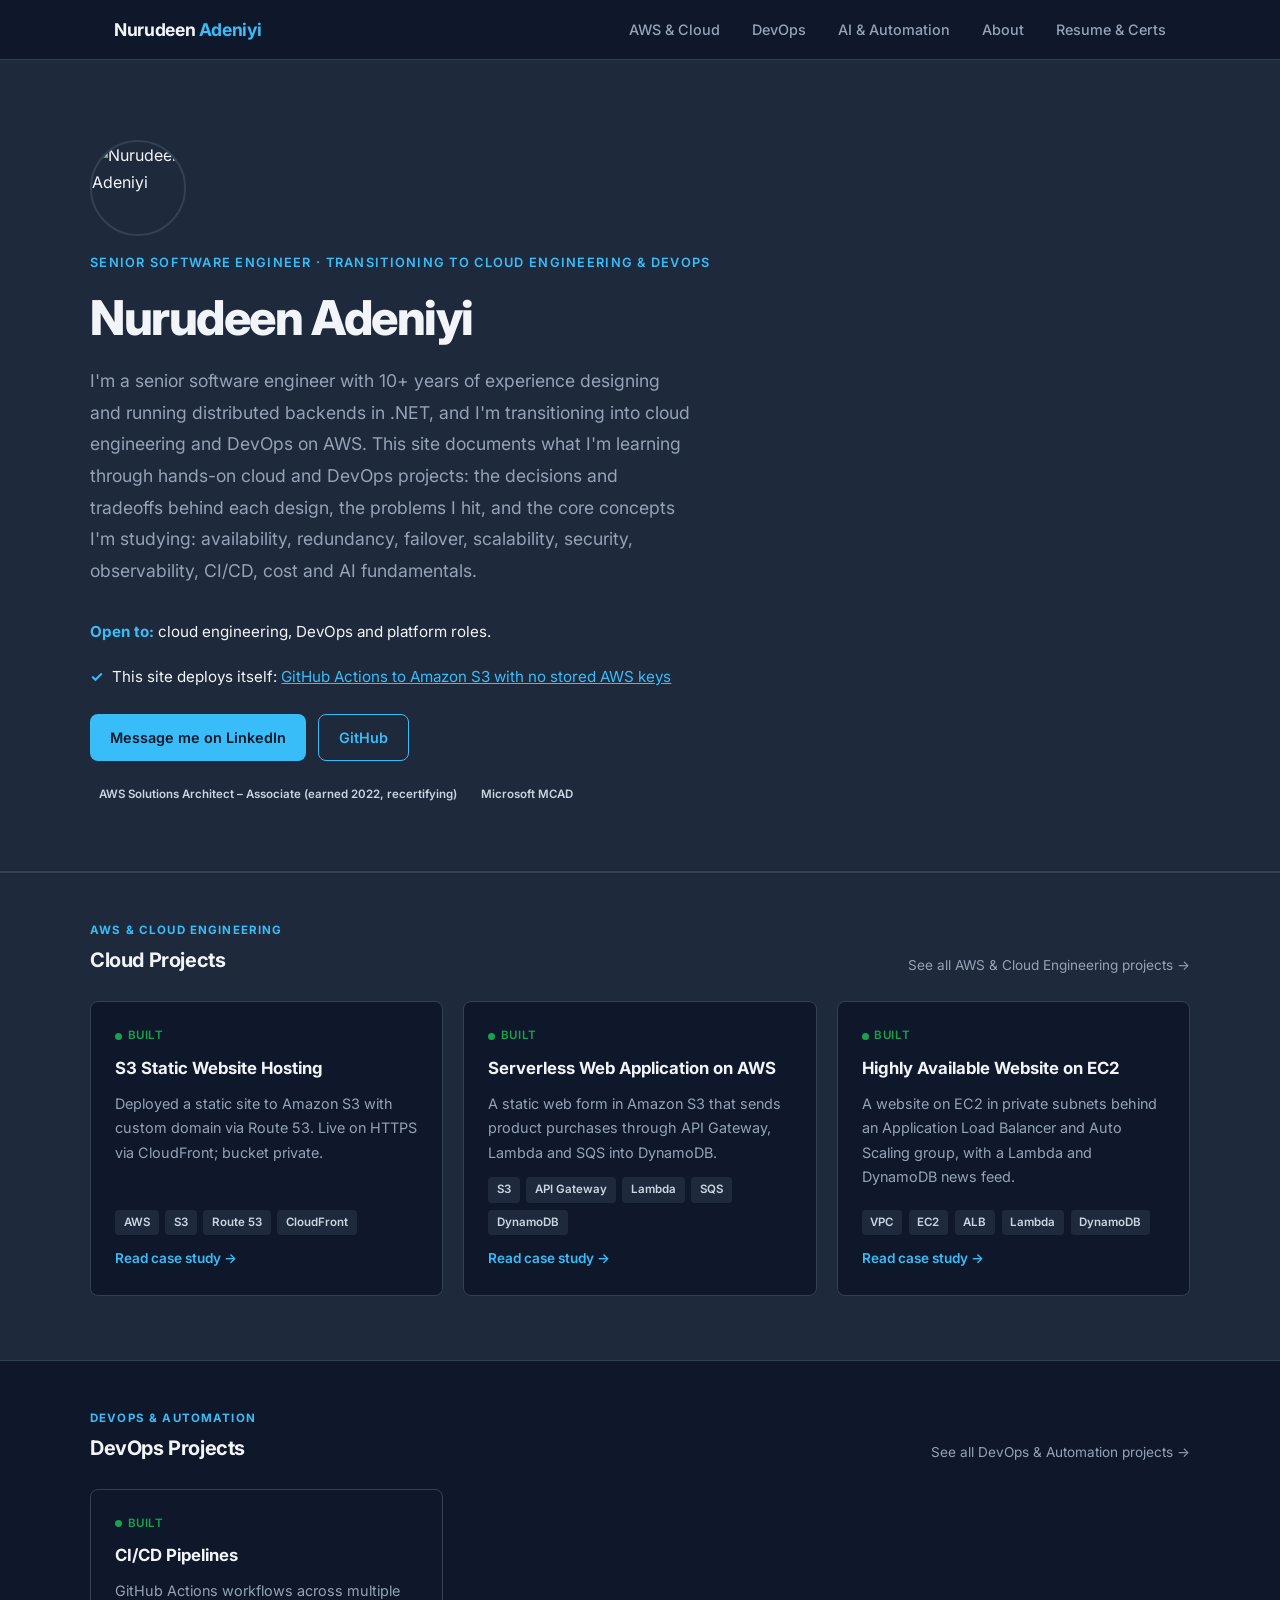
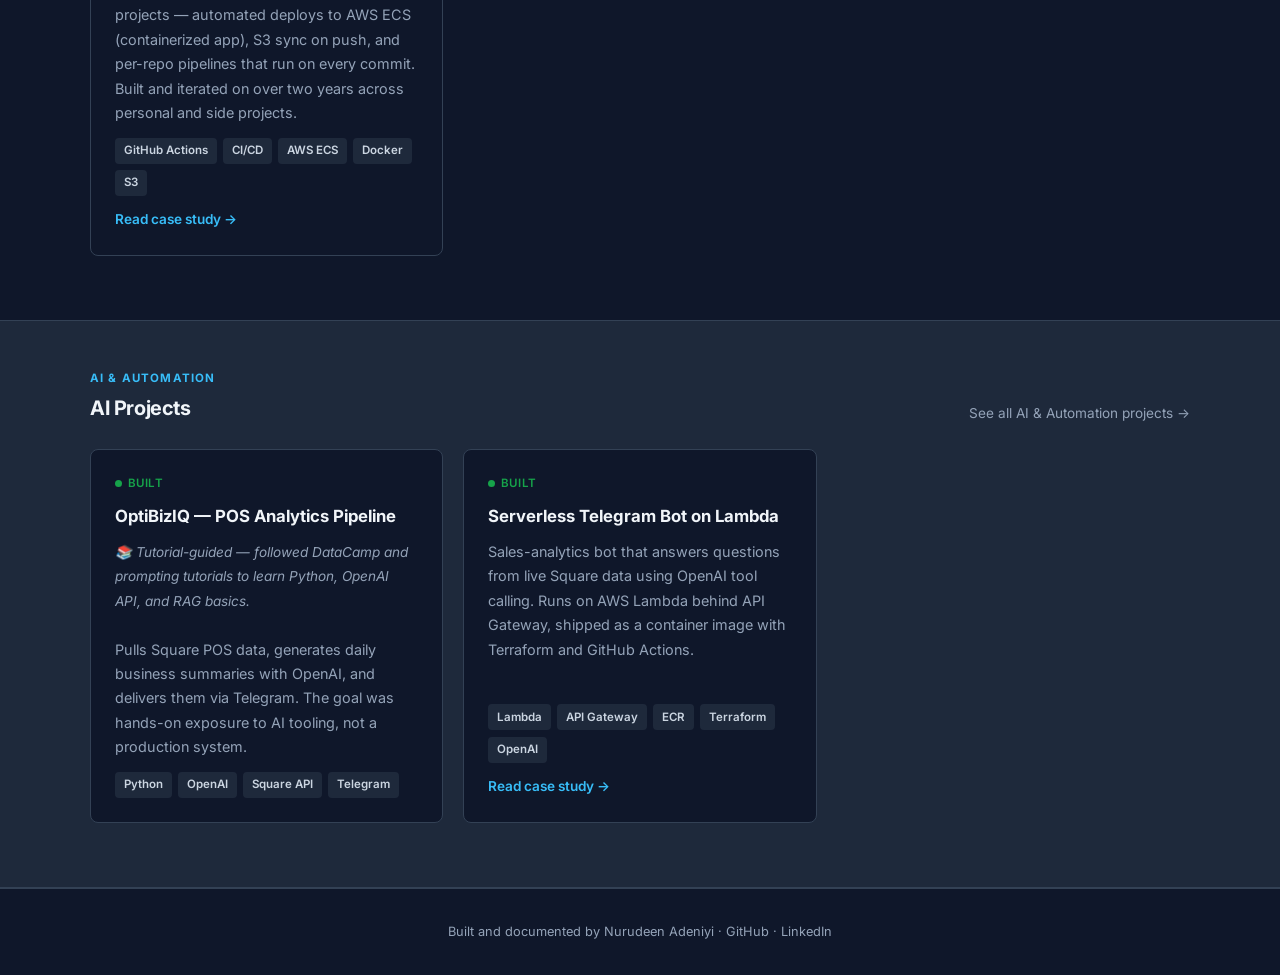
==== commit 56899ef4: "feat(projects): add highly available website on EC2 case study (#42) * feat(projects): add ec2 highl" ====
--- a/src/index.html
+++ b/src/index.html
@@ -116,6 +116,24 @@
           <a class="card-link" href="projects/serverless-web-application.html">Read case study →</a>
         </div>
 
+        <!-- Highly Available Website on EC2 -->
+        <div class="card">
+          <span class="card-status card-status--built">Built</span>
+          <h3>Highly Available Website on EC2</h3>
+          <p>
+            A website on EC2 in private subnets behind an Application Load Balancer and
+            Auto Scaling group, with a Lambda and DynamoDB news feed.
+          </p>
+          <div class="tag-row">
+            <span class="tag">VPC</span>
+            <span class="tag">EC2</span>
+            <span class="tag">ALB</span>
+            <span class="tag">Lambda</span>
+            <span class="tag">DynamoDB</span>
+          </div>
+          <a class="card-link" href="projects/ec2-highly-available-website.html">Read case study →</a>
+        </div>
+
       </div><!-- /card-grid -->
 
     </div>
